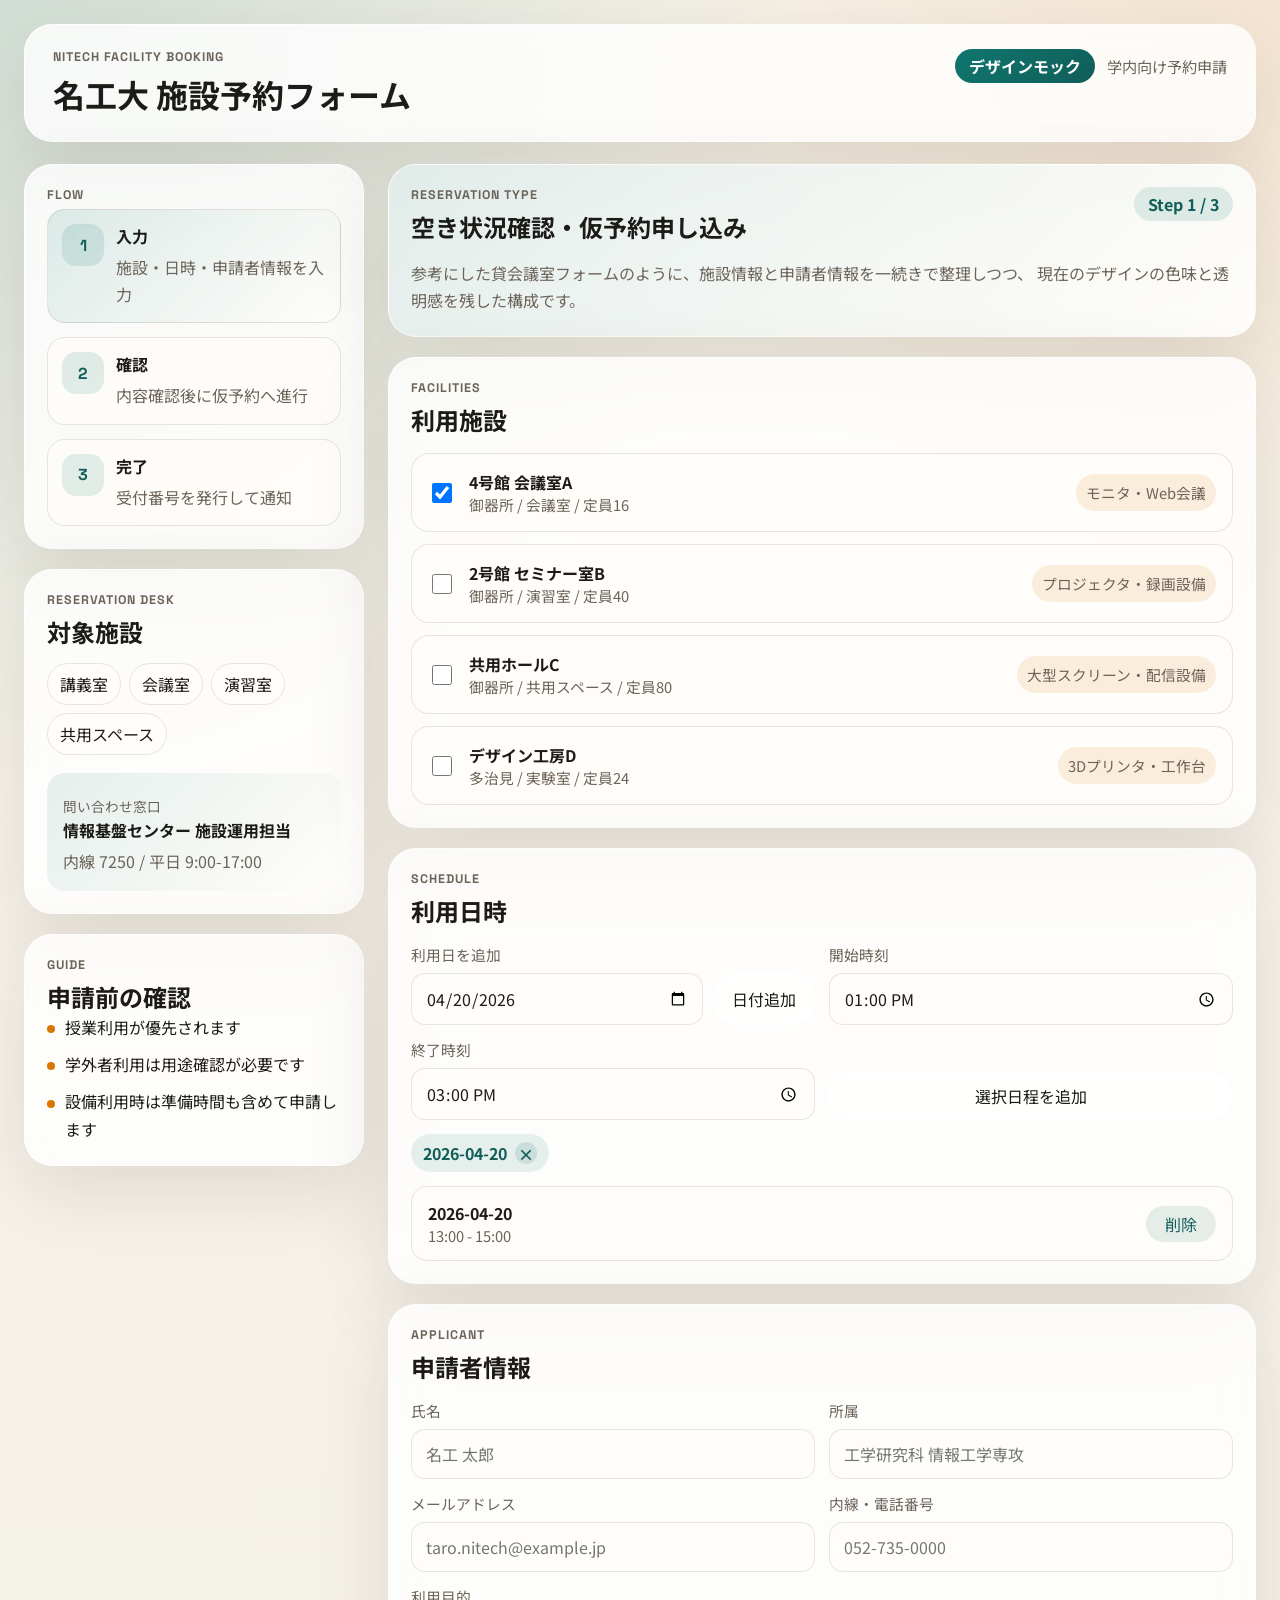
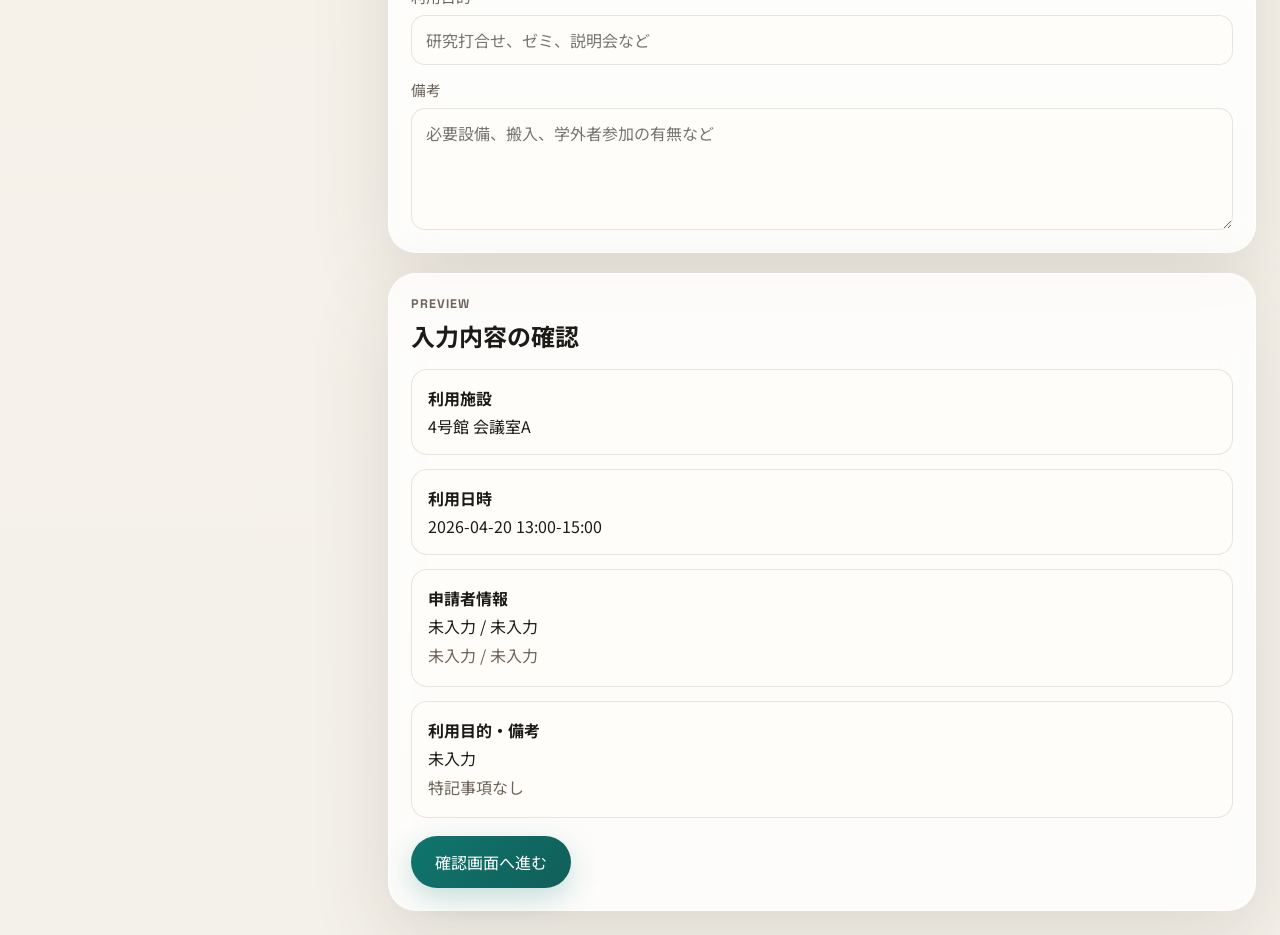
==== index.html @ db7510e5 "Initial commit" ====
<!DOCTYPE html>
<html lang="ja">
  <head>
    <meta charset="UTF-8" />
    <meta name="viewport" content="width=device-width, initial-scale=1.0" />
    <title>名工大 施設予約フォーム</title>
    <link rel="preconnect" href="https://fonts.googleapis.com" />
    <link rel="preconnect" href="https://fonts.gstatic.com" crossorigin />
    <link
      href="https://fonts.googleapis.com/css2?family=Noto+Sans+JP:wght@400;500;700;800&family=Space+Grotesk:wght@500;700&display=swap"
      rel="stylesheet"
    />
    <link rel="stylesheet" href="styles.css" />
  </head>
  <body>
    <div class="page-shell">
      <header class="topbar">
        <div>
          <p class="eyebrow">NITech Facility Booking</p>
          <h1>名工大 施設予約フォーム</h1>
        </div>
        <div class="topbar-meta">
          <span class="status-pill">デザインモック</span>
          <span class="support-note">学内向け予約申請</span>
        </div>
      </header>

      <main class="content-grid">
        <aside class="summary-column">
          <section class="card progress-card">
            <p class="eyebrow">Flow</p>
            <ol class="progress-list">
              <li class="is-current">
                <span class="progress-number">1</span>
                <div>
                  <strong>入力</strong>
                  <p>施設・日時・申請者情報を入力</p>
                </div>
              </li>
              <li>
                <span class="progress-number">2</span>
                <div>
                  <strong>確認</strong>
                  <p>内容確認後に仮予約へ進行</p>
                </div>
              </li>
              <li>
                <span class="progress-number">3</span>
                <div>
                  <strong>完了</strong>
                  <p>受付番号を発行して通知</p>
                </div>
              </li>
            </ol>
          </section>

          <section class="card venue-card">
            <p class="eyebrow">Reservation Desk</p>
            <h2>対象施設</h2>
            <ul class="facility-tags">
              <li>講義室</li>
              <li>会議室</li>
              <li>演習室</li>
              <li>共用スペース</li>
            </ul>
            <div class="contact-box">
              <p class="contact-label">問い合わせ窓口</p>
              <strong>情報基盤センター 施設運用担当</strong>
              <p>内線 7250 / 平日 9:00-17:00</p>
            </div>
          </section>

          <section class="card info-card">
            <p class="eyebrow">Guide</p>
            <h2>申請前の確認</h2>
            <ul class="plain-list">
              <li>授業利用が優先されます</li>
              <li>学外者利用は用途確認が必要です</li>
              <li>設備利用時は準備時間も含めて申請します</li>
            </ul>
          </section>
        </aside>

        <section class="form-column">
          <form id="reservationForm" class="reservation-form">
            <section class="card form-card hero-card">
              <div class="card-head">
                <div>
                  <p class="eyebrow">Reservation Type</p>
                  <h2>空き状況確認・仮予約申し込み</h2>
                </div>
                <span class="status-pill subtle">Step 1 / 3</span>
              </div>
              <p class="hero-copy">
                参考にした貸会議室フォームのように、施設情報と申請者情報を一続きで整理しつつ、
                現在のデザインの色味と透明感を残した構成です。
              </p>
            </section>

            <section class="card form-card">
              <div class="card-head">
                <div>
                  <p class="eyebrow">Facilities</p>
                  <h2>利用施設</h2>
                </div>
              </div>
              <div id="facilityOptions" class="facility-option-list"></div>
            </section>

            <section class="card form-card">
              <div class="card-head">
                <div>
                  <p class="eyebrow">Schedule</p>
                  <h2>利用日時</h2>
                </div>
              </div>
              <div class="schedule-entry">
                <label class="field">
                  <span>利用日を追加</span>
                  <div class="date-picker-row">
                    <input type="date" id="dateInput" value="2026-04-20" />
                    <button type="button" id="addDateButton" class="secondary-button">日付追加</button>
                  </div>
                </label>
                <label class="field">
                  <span>開始時刻</span>
                  <input type="time" id="startTimeInput" value="13:00" />
                </label>
                <label class="field">
                  <span>終了時刻</span>
                  <input type="time" id="endTimeInput" value="15:00" />
                </label>
                <button type="button" id="addSlotButton" class="secondary-button slot-button">
                  選択日程を追加
                </button>
              </div>
              <div id="selectedDates" class="selected-dates"></div>
              <div id="selectedSlots" class="slot-list"></div>
            </section>

            <section class="card form-card">
              <div class="card-head">
                <div>
                  <p class="eyebrow">Applicant</p>
                  <h2>申請者情報</h2>
                </div>
              </div>
              <div class="form-grid">
                <label class="field">
                  <span>氏名</span>
                  <input type="text" id="applicantName" placeholder="名工 太郎" />
                </label>
                <label class="field">
                  <span>所属</span>
                  <input type="text" id="department" placeholder="工学研究科 情報工学専攻" />
                </label>
                <label class="field">
                  <span>メールアドレス</span>
                  <input type="email" id="email" placeholder="taro.nitech@example.jp" />
                </label>
                <label class="field">
                  <span>内線・電話番号</span>
                  <input type="text" id="phone" placeholder="052-735-0000" />
                </label>
                <label class="field wide">
                  <span>利用目的</span>
                  <input type="text" id="purpose" placeholder="研究打合せ、ゼミ、説明会など" />
                </label>
                <label class="field wide">
                  <span>備考</span>
                  <textarea id="notes" rows="4" placeholder="必要設備、搬入、学外者参加の有無など"></textarea>
                </label>
              </div>
            </section>

            <section class="card form-card confirm-card">
              <div class="card-head">
                <div>
                  <p class="eyebrow">Preview</p>
                  <h2>入力内容の確認</h2>
                </div>
              </div>
              <div id="previewPanel" class="preview-panel"></div>
              <button type="submit" class="primary-button submit-button">確認画面へ進む</button>
            </section>
          </form>
        </section>
      </main>
    </div>

    <script src="app.js"></script>
  </body>
</html>
---- styles.css ----
:root {
  --bg: #f4f1ea;
  --bg-strong: #efe8dc;
  --surface: rgba(255, 255, 255, 0.8);
  --surface-strong: rgba(255, 253, 249, 0.94);
  --line: rgba(101, 82, 61, 0.14);
  --text: #1d1b18;
  --muted: #6c6359;
  --accent: #0f766e;
  --accent-strong: #115e59;
  --accent-soft: rgba(15, 118, 110, 0.12);
  --warm: #d97706;
  --shadow: 0 24px 80px rgba(78, 61, 43, 0.14);
  --radius-xl: 28px;
  --radius-lg: 22px;
  --radius-md: 16px;
}

* {
  box-sizing: border-box;
}

body {
  margin: 0;
  min-height: 100vh;
  color: var(--text);
  font-family: "Noto Sans JP", sans-serif;
  background:
    radial-gradient(circle at top left, rgba(15, 118, 110, 0.16), transparent 28%),
    radial-gradient(circle at top right, rgba(217, 119, 6, 0.1), transparent 22%),
    linear-gradient(180deg, #f8f3ea 0%, var(--bg) 100%);
}

button,
input,
textarea {
  font: inherit;
}

.page-shell {
  max-width: 1360px;
  margin: 0 auto;
  padding: 24px;
}

.topbar,
.card {
  border: 1px solid rgba(255, 255, 255, 0.7);
  border-radius: var(--radius-xl);
  background: var(--surface);
  box-shadow: var(--shadow);
  backdrop-filter: blur(14px);
  -webkit-backdrop-filter: blur(14px);
}

.topbar {
  display: flex;
  justify-content: space-between;
  gap: 20px;
  align-items: flex-start;
  margin-bottom: 22px;
  padding: 24px 28px;
}

.topbar h1,
.card h2 {
  margin: 0;
}

.topbar-meta {
  display: flex;
  align-items: center;
  gap: 12px;
  flex-wrap: wrap;
}

.support-note {
  color: var(--muted);
  font-size: 0.95rem;
}

.eyebrow {
  margin: 0 0 6px;
  color: var(--muted);
  font: 700 0.78rem "Space Grotesk", sans-serif;
  letter-spacing: 0.08em;
  text-transform: uppercase;
}

.status-pill {
  display: inline-flex;
  align-items: center;
  min-height: 34px;
  padding: 0 14px;
  border-radius: 999px;
  background: linear-gradient(135deg, var(--accent) 0%, var(--accent-strong) 100%);
  color: #fff;
  font-weight: 700;
}

.status-pill.subtle {
  background: var(--accent-soft);
  color: var(--accent-strong);
}

.content-grid {
  display: grid;
  grid-template-columns: 340px minmax(0, 1fr);
  gap: 24px;
}

.summary-column,
.form-column,
.reservation-form {
  display: flex;
  flex-direction: column;
  gap: 20px;
}

.card {
  padding: 22px;
}

.card-head {
  display: flex;
  justify-content: space-between;
  gap: 16px;
  align-items: flex-start;
  margin-bottom: 16px;
}

.progress-list,
.plain-list,
.facility-tags {
  margin: 0;
  padding: 0;
  list-style: none;
}

.progress-list {
  display: flex;
  flex-direction: column;
  gap: 14px;
}

.progress-list li {
  display: grid;
  grid-template-columns: 42px 1fr;
  gap: 12px;
  align-items: start;
  padding: 14px;
  border-radius: 18px;
  background: rgba(255, 253, 249, 0.76);
  border: 1px solid var(--line);
}

.progress-list li.is-current {
  background: linear-gradient(135deg, rgba(15, 118, 110, 0.12), rgba(255, 253, 249, 0.84));
}

.progress-number {
  display: grid;
  place-items: center;
  width: 42px;
  height: 42px;
  border-radius: 14px;
  background: var(--accent-soft);
  color: var(--accent-strong);
  font: 700 1rem "Space Grotesk", sans-serif;
}

.progress-list p,
.hero-copy,
.contact-box p,
.preview-muted {
  margin: 6px 0 0;
  color: var(--muted);
  line-height: 1.7;
}

.facility-tags {
  display: flex;
  flex-wrap: wrap;
  gap: 8px;
  margin-top: 14px;
}

.facility-tags li {
  padding: 8px 12px;
  border-radius: 999px;
  background: rgba(255, 253, 249, 0.86);
  border: 1px solid var(--line);
}

.contact-box {
  margin-top: 18px;
  padding: 16px;
  border-radius: 18px;
  background: linear-gradient(135deg, rgba(15, 118, 110, 0.1), rgba(255, 253, 249, 0.9));
}

.contact-label {
  margin: 0 0 8px;
  font-size: 0.85rem;
}

.plain-list {
  display: flex;
  flex-direction: column;
  gap: 10px;
}

.plain-list li {
  padding-left: 18px;
  position: relative;
  line-height: 1.7;
}

.plain-list li::before {
  content: "";
  position: absolute;
  top: 0.7em;
  left: 0;
  width: 8px;
  height: 8px;
  border-radius: 50%;
  background: var(--warm);
}

.hero-card {
  background:
    linear-gradient(135deg, rgba(15, 118, 110, 0.1), rgba(255, 253, 249, 0.84)),
    var(--surface);
}

.facility-option-list,
.slot-list {
  display: flex;
  flex-direction: column;
  gap: 12px;
}

.facility-option {
  display: grid;
  grid-template-columns: auto 1fr auto;
  gap: 14px;
  align-items: center;
  padding: 16px;
  border-radius: 18px;
  background: var(--surface-strong);
  border: 1px solid var(--line);
}

.facility-option input {
  width: 20px;
  height: 20px;
}

.facility-option strong,
.slot-item strong {
  display: block;
}

.option-meta,
.option-badge,
.slot-meta {
  color: var(--muted);
  font-size: 0.92rem;
}

.option-badge {
  padding: 8px 10px;
  border-radius: 999px;
  background: rgba(217, 119, 6, 0.12);
}

.schedule-entry,
.form-grid {
  display: grid;
  grid-template-columns: repeat(2, minmax(0, 1fr));
  gap: 14px;
}

.date-picker-row {
  display: grid;
  grid-template-columns: minmax(0, 1fr) auto;
  gap: 10px;
}

.field {
  display: flex;
  flex-direction: column;
  gap: 8px;
}

.field span {
  color: var(--muted);
  font-size: 0.92rem;
}

.field input,
.field textarea {
  width: 100%;
  min-height: 48px;
  padding: 12px 14px;
  border: 1px solid var(--line);
  border-radius: 14px;
  background: rgba(255, 253, 249, 0.96);
  color: var(--text);
}

.field textarea {
  resize: vertical;
}

.field input:focus,
.field textarea:focus {
  outline: 2px solid rgba(15, 118, 110, 0.18);
  border-color: var(--accent);
}

.wide {
  grid-column: 1 / -1;
}

.secondary-button,
.primary-button {
  border: 0;
  border-radius: 999px;
  cursor: pointer;
  transition: transform 0.18s ease, opacity 0.18s ease;
}

.secondary-button:hover,
.primary-button:hover {
  transform: translateY(-1px);
}

.secondary-button {
  min-height: 48px;
  padding: 0 18px;
  background: rgba(255, 255, 255, 0.76);
  color: var(--text);
  border: 1px solid rgba(255, 255, 255, 0.9);
}

.primary-button {
  min-height: 52px;
  padding: 0 24px;
  background: linear-gradient(135deg, var(--accent) 0%, var(--accent-strong) 100%);
  color: #fff;
  box-shadow: 0 10px 30px rgba(15, 118, 110, 0.24);
}

.slot-button,
.submit-button {
  align-self: end;
}

.selected-dates {
  display: flex;
  flex-wrap: wrap;
  gap: 10px;
  margin: 14px 0;
}

.date-tag {
  display: inline-flex;
  align-items: center;
  gap: 8px;
  min-height: 38px;
  padding: 0 12px;
  border-radius: 999px;
  background: rgba(15, 118, 110, 0.1);
  color: var(--accent-strong);
  font-weight: 700;
}

.date-tag button {
  width: 22px;
  height: 22px;
  padding: 0;
  border: 0;
  border-radius: 50%;
  background: rgba(17, 94, 89, 0.12);
  color: var(--accent-strong);
  cursor: pointer;
}

.slot-item {
  display: grid;
  grid-template-columns: 1fr auto;
  gap: 12px;
  align-items: center;
  padding: 14px 16px;
  border-radius: 16px;
  background: rgba(255, 253, 249, 0.9);
  border: 1px solid var(--line);
}

.ghost-remove {
  min-width: 70px;
  min-height: 36px;
  border: 0;
  border-radius: 999px;
  background: rgba(17, 94, 89, 0.1);
  color: var(--accent-strong);
  cursor: pointer;
}

.preview-panel {
  display: grid;
  gap: 14px;
  margin-bottom: 18px;
}

.preview-block {
  padding: 16px;
  border-radius: 16px;
  background: rgba(255, 253, 249, 0.88);
  border: 1px solid var(--line);
}

.preview-block p {
  margin: 4px 0 0;
}

.empty-note {
  padding: 18px;
  border-radius: 16px;
  background: rgba(255, 253, 249, 0.7);
  border: 1px dashed var(--line);
  color: var(--muted);
}

@media (max-width: 1120px) {
  .content-grid {
    grid-template-columns: 1fr;
  }

  .summary-column {
    order: 2;
  }
}

@media (max-width: 720px) {
  .page-shell {
    padding: 14px;
  }

  .topbar,
  .card {
    border-radius: 22px;
  }

  .topbar,
  .card-head,
  .facility-option,
  .slot-item {
    grid-template-columns: 1fr;
  }

  .topbar,
  .card-head {
    display: flex;
    flex-direction: column;
  }

  .schedule-entry,
  .form-grid {
    grid-template-columns: 1fr;
  }
}
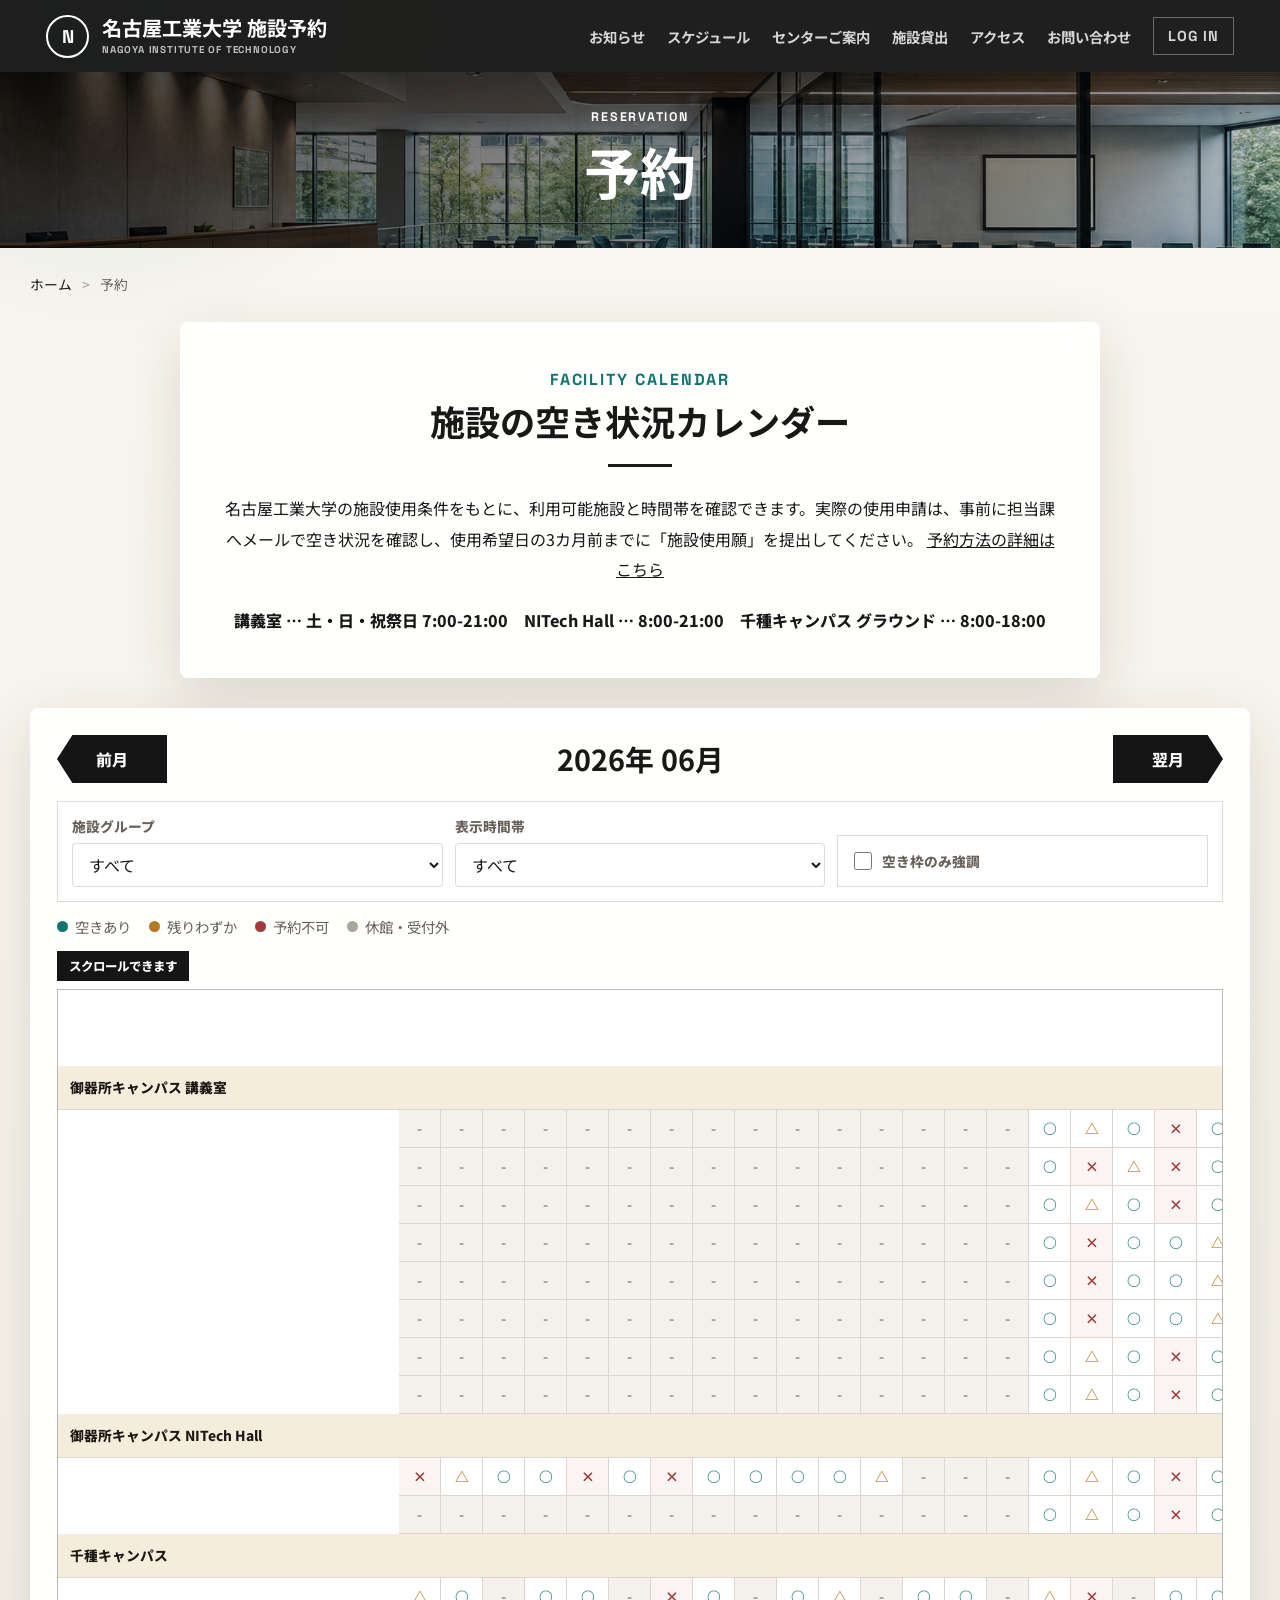
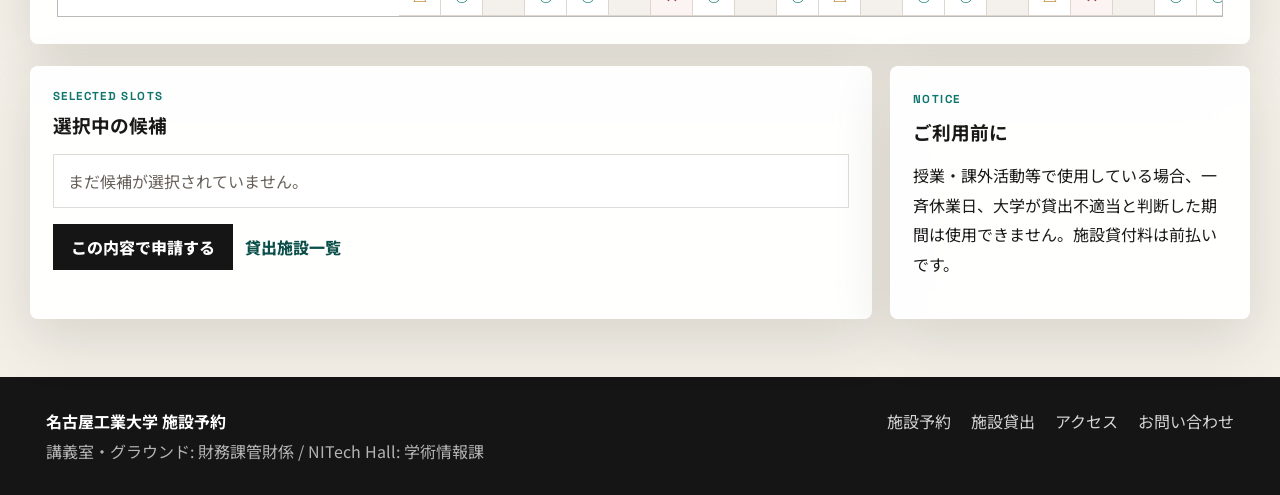
==== commit 34b77d7e: "Rebuild facility reservation site" ====
--- a/index.html
+++ b/index.html
@@ -3,191 +3,136 @@
   <head>
     <meta charset="UTF-8" />
     <meta name="viewport" content="width=device-width, initial-scale=1.0" />
-    <title>名工大 施設予約フォーム</title>
+    <title>施設の空き状況カレンダー｜名古屋工業大学 施設予約</title>
     <link rel="preconnect" href="https://fonts.googleapis.com" />
     <link rel="preconnect" href="https://fonts.gstatic.com" crossorigin />
     <link
       href="https://fonts.googleapis.com/css2?family=Noto+Sans+JP:wght@400;500;700;800&family=Space+Grotesk:wght@500;700&display=swap"
       rel="stylesheet"
     />
-    <link rel="stylesheet" href="styles.css" />
+    <link rel="stylesheet" href="styles.css?v=20260610-3" />
   </head>
   <body>
-    <div class="page-shell">
-      <header class="topbar">
-        <div>
-          <p class="eyebrow">NITech Facility Booking</p>
-          <h1>名工大 施設予約フォーム</h1>
+    <header class="site-header">
+      <a class="brand" href="index.html" aria-label="名古屋工業大学 施設予約">
+        <span class="brand-mark" aria-hidden="true">N</span>
+        <span>
+          <strong>名古屋工業大学 施設予約</strong>
+          <small>NAGOYA INSTITUTE OF TECHNOLOGY</small>
+        </span>
+      </a>
+      <button class="menu-button" type="button" aria-label="メニュー" aria-expanded="false">
+        <span></span><span></span><span></span>
+      </button>
+      <nav class="global-nav" aria-label="主要メニュー">
+        <a href="news.html">お知らせ</a>
+        <a href="schedule.html">スケジュール</a>
+        <a href="information.html">センターご案内</a>
+        <a href="floor.html">施設貸出</a>
+        <a href="access.html">アクセス</a>
+        <a href="contact.html">お問い合わせ</a>
+        <a class="login-link" href="login.html">LOG IN</a>
+      </nav>
+    </header>
+
+    <section class="page-hero" aria-label="予約">
+      <div>
+        <p>Reservation</p>
+        <h1>予約</h1>
+      </div>
+    </section>
+
+    <main class="page-shell">
+      <nav class="breadcrumb" aria-label="パンくず">
+        <a href="index.html">ホーム</a>
+        <span>予約</span>
+      </nav>
+
+      <section class="content-panel center-panel">
+        <p class="eyebrow">Facility Calendar</p>
+        <h2>施設の空き状況カレンダー</h2>
+        <div class="title-rule"></div>
+        <p>
+          名古屋工業大学の施設使用条件をもとに、利用可能施設と時間帯を確認できます。実際の使用申請は、事前に担当課へメールで空き状況を確認し、使用希望日の3カ月前までに「施設使用願」を提出してください。
+          <a href="reserve.html">予約方法の詳細はこちら</a>
+        </p>
+        <p class="time-note">講義室 … 土・日・祝祭日 7:00-21:00　NITech Hall … 8:00-21:00　千種キャンパス グラウンド … 8:00-18:00</p>
+      </section>
+
+      <section class="calendar-card">
+        <div class="calendar-controls">
+          <button type="button" id="prevMonth" class="month-button prev-button">前月</button>
+          <h3 id="currentMonth">2026年 06月</h3>
+          <button type="button" id="nextMonth" class="month-button next-button">翌月</button>
         </div>
-        <div class="topbar-meta">
-          <span class="status-pill">デザインモック</span>
-          <span class="support-note">学内向け予約申請</span>
+
+        <div class="table-tools">
+          <label>
+            <span>施設グループ</span>
+            <select id="buildingFilter"><option value="all">すべて</option></select>
+          </label>
+          <label>
+            <span>表示時間帯</span>
+            <select id="timeFilter">
+              <option value="all">すべて</option>
+              <option value="morning">午前</option>
+              <option value="afternoon">午後</option>
+              <option value="night">夜間</option>
+            </select>
+          </label>
+          <label class="check-label">
+            <input type="checkbox" id="availableOnly" />
+            <span>空き枠のみ強調</span>
+          </label>
         </div>
-      </header>
 
-      <main class="content-grid">
-        <aside class="summary-column">
-          <section class="card progress-card">
-            <p class="eyebrow">Flow</p>
-            <ol class="progress-list">
-              <li class="is-current">
-                <span class="progress-number">1</span>
-                <div>
-                  <strong>入力</strong>
-                  <p>施設・日時・申請者情報を入力</p>
-                </div>
-              </li>
-              <li>
-                <span class="progress-number">2</span>
-                <div>
-                  <strong>確認</strong>
-                  <p>内容確認後に仮予約へ進行</p>
-                </div>
-              </li>
-              <li>
-                <span class="progress-number">3</span>
-                <div>
-                  <strong>完了</strong>
-                  <p>受付番号を発行して通知</p>
-                </div>
-              </li>
-            </ol>
-          </section>
+        <div class="legend-row">
+          <span><i class="legend-dot open"></i>空きあり</span>
+          <span><i class="legend-dot limited"></i>残りわずか</span>
+          <span><i class="legend-dot booked"></i>予約不可</span>
+          <span><i class="legend-dot closed"></i>休館・受付外</span>
+        </div>
 
-          <section class="card venue-card">
-            <p class="eyebrow">Reservation Desk</p>
-            <h2>対象施設</h2>
-            <ul class="facility-tags">
-              <li>講義室</li>
-              <li>会議室</li>
-              <li>演習室</li>
-              <li>共用スペース</li>
-            </ul>
-            <div class="contact-box">
-              <p class="contact-label">問い合わせ窓口</p>
-              <strong>情報基盤センター 施設運用担当</strong>
-              <p>内線 7250 / 平日 9:00-17:00</p>
-            </div>
-          </section>
+        <div class="scroll-hint">スクロールできます</div>
+        <div class="calendar-scroll" tabindex="0" aria-label="月間空き状況表">
+          <table class="availability-table">
+            <thead id="calendarHead"></thead>
+            <tbody id="calendarBody"></tbody>
+          </table>
+        </div>
+      </section>
 
-          <section class="card info-card">
-            <p class="eyebrow">Guide</p>
-            <h2>申請前の確認</h2>
-            <ul class="plain-list">
-              <li>授業利用が優先されます</li>
-              <li>学外者利用は用途確認が必要です</li>
-              <li>設備利用時は準備時間も含めて申請します</li>
-            </ul>
-          </section>
-        </aside>
+      <section class="reservation-actions">
+        <div class="draft-panel">
+          <p class="eyebrow">Selected Slots</p>
+          <h3>選択中の候補</h3>
+          <div id="selectedSlots" class="selected-slots"></div>
+          <div class="action-row">
+            <a class="primary-link" href="login.html">この内容で申請する</a>
+            <a class="text-link" href="floor.html">貸出施設一覧</a>
+          </div>
+        </div>
+        <div class="notice-box">
+          <p class="eyebrow">Notice</p>
+          <h3>ご利用前に</h3>
+          <p>授業・課外活動等で使用している場合、一斉休業日、大学が貸出不適当と判断した期間は使用できません。施設貸付料は前払いです。</p>
+        </div>
+      </section>
+    </main>
 
-        <section class="form-column">
-          <form id="reservationForm" class="reservation-form">
-            <section class="card form-card hero-card">
-              <div class="card-head">
-                <div>
-                  <p class="eyebrow">Reservation Type</p>
-                  <h2>空き状況確認・仮予約申し込み</h2>
-                </div>
-                <span class="status-pill subtle">Step 1 / 3</span>
-              </div>
-              <p class="hero-copy">
-                参考にした貸会議室フォームのように、施設情報と申請者情報を一続きで整理しつつ、
-                現在のデザインの色味と透明感を残した構成です。
-              </p>
-            </section>
+    <footer class="site-footer">
+      <div>
+        <strong>名古屋工業大学 施設予約</strong>
+        <p>講義室・グラウンド: 財務課管財係 / NITech Hall: 学術情報課</p>
+      </div>
+      <nav aria-label="フッター">
+        <a href="index.html">施設予約</a>
+        <a href="floor.html">施設貸出</a>
+        <a href="access.html">アクセス</a>
+        <a href="contact.html">お問い合わせ</a>
+      </nav>
+    </footer>
 
-            <section class="card form-card">
-              <div class="card-head">
-                <div>
-                  <p class="eyebrow">Facilities</p>
-                  <h2>利用施設</h2>
-                </div>
-              </div>
-              <div id="facilityOptions" class="facility-option-list"></div>
-            </section>
-
-            <section class="card form-card">
-              <div class="card-head">
-                <div>
-                  <p class="eyebrow">Schedule</p>
-                  <h2>利用日時</h2>
-                </div>
-              </div>
-              <div class="schedule-entry">
-                <label class="field">
-                  <span>利用日を追加</span>
-                  <div class="date-picker-row">
-                    <input type="date" id="dateInput" value="2026-04-20" />
-                    <button type="button" id="addDateButton" class="secondary-button">日付追加</button>
-                  </div>
-                </label>
-                <label class="field">
-                  <span>開始時刻</span>
-                  <input type="time" id="startTimeInput" value="13:00" />
-                </label>
-                <label class="field">
-                  <span>終了時刻</span>
-                  <input type="time" id="endTimeInput" value="15:00" />
-                </label>
-                <button type="button" id="addSlotButton" class="secondary-button slot-button">
-                  選択日程を追加
-                </button>
-              </div>
-              <div id="selectedDates" class="selected-dates"></div>
-              <div id="selectedSlots" class="slot-list"></div>
-            </section>
-
-            <section class="card form-card">
-              <div class="card-head">
-                <div>
-                  <p class="eyebrow">Applicant</p>
-                  <h2>申請者情報</h2>
-                </div>
-              </div>
-              <div class="form-grid">
-                <label class="field">
-                  <span>氏名</span>
-                  <input type="text" id="applicantName" placeholder="名工 太郎" />
-                </label>
-                <label class="field">
-                  <span>所属</span>
-                  <input type="text" id="department" placeholder="工学研究科 情報工学専攻" />
-                </label>
-                <label class="field">
-                  <span>メールアドレス</span>
-                  <input type="email" id="email" placeholder="taro.nitech@example.jp" />
-                </label>
-                <label class="field">
-                  <span>内線・電話番号</span>
-                  <input type="text" id="phone" placeholder="052-735-0000" />
-                </label>
-                <label class="field wide">
-                  <span>利用目的</span>
-                  <input type="text" id="purpose" placeholder="研究打合せ、ゼミ、説明会など" />
-                </label>
-                <label class="field wide">
-                  <span>備考</span>
-                  <textarea id="notes" rows="4" placeholder="必要設備、搬入、学外者参加の有無など"></textarea>
-                </label>
-              </div>
-            </section>
-
-            <section class="card form-card confirm-card">
-              <div class="card-head">
-                <div>
-                  <p class="eyebrow">Preview</p>
-                  <h2>入力内容の確認</h2>
-                </div>
-              </div>
-              <div id="previewPanel" class="preview-panel"></div>
-              <button type="submit" class="primary-button submit-button">確認画面へ進む</button>
-            </section>
-          </form>
-        </section>
-      </main>
-    </div>
-
-    <script src="app.js"></script>
+    <script src="app.js?v=20260610-3"></script>
   </body>
 </html>
--- a/styles.css
+++ b/styles.css
@@ -1,19 +1,17 @@
 :root {
-  --bg: #f4f1ea;
-  --bg-strong: #efe8dc;
-  --surface: rgba(255, 255, 255, 0.8);
-  --surface-strong: rgba(255, 253, 249, 0.94);
-  --line: rgba(101, 82, 61, 0.14);
-  --text: #1d1b18;
-  --muted: #6c6359;
-  --accent: #0f766e;
-  --accent-strong: #115e59;
-  --accent-soft: rgba(15, 118, 110, 0.12);
-  --warm: #d97706;
-  --shadow: 0 24px 80px rgba(78, 61, 43, 0.14);
-  --radius-xl: 28px;
-  --radius-lg: 22px;
-  --radius-md: 16px;
+  --black: #151515;
+  --ink: #191817;
+  --muted: #68615a;
+  --paper: #f3efe7;
+  --cream: #f4eddc;
+  --white: rgba(255, 255, 255, 0.94);
+  --line: rgba(44, 38, 31, 0.16);
+  --line-dark: rgba(44, 38, 31, 0.32);
+  --teal: #0f766e;
+  --teal-dark: #0b4f4a;
+  --gold: #b7791f;
+  --red: #a13b3b;
+  --shadow: 0 18px 58px rgba(40, 32, 24, 0.14);
 }
 
 * {
@@ -22,452 +20,852 @@
 
 body {
   margin: 0;
-  min-height: 100vh;
-  color: var(--text);
-  font-family: "Noto Sans JP", sans-serif;
+  color: var(--ink);
+  font-family: "Noto Sans JP", system-ui, sans-serif;
   background:
-    radial-gradient(circle at top left, rgba(15, 118, 110, 0.16), transparent 28%),
-    radial-gradient(circle at top right, rgba(217, 119, 6, 0.1), transparent 22%),
-    linear-gradient(180deg, #f8f3ea 0%, var(--bg) 100%);
+    radial-gradient(circle at 8% 0%, rgba(15, 118, 110, 0.14), transparent 22rem),
+    linear-gradient(180deg, #faf7f0 0%, var(--paper) 100%);
 }
 
 button,
 input,
+select,
 textarea {
   font: inherit;
 }
 
-.page-shell {
-  max-width: 1360px;
-  margin: 0 auto;
-  padding: 24px;
-}
-
-.topbar,
-.card {
-  border: 1px solid rgba(255, 255, 255, 0.7);
-  border-radius: var(--radius-xl);
-  background: var(--surface);
-  box-shadow: var(--shadow);
+a {
+  color: inherit;
+}
+
+button {
+  cursor: pointer;
+}
+
+.site-header {
+  position: sticky;
+  top: 0;
+  z-index: 30;
+  display: flex;
+  align-items: center;
+  justify-content: space-between;
+  gap: 24px;
+  min-height: 72px;
+  padding: 14px clamp(18px, 4vw, 46px);
+  color: #fff;
+  background: rgba(18, 18, 18, 0.94);
   backdrop-filter: blur(14px);
   -webkit-backdrop-filter: blur(14px);
 }
 
-.topbar {
+.brand {
+  display: inline-flex;
+  align-items: center;
+  gap: 13px;
+  text-decoration: none;
+}
+
+.brand-mark {
+  display: grid;
+  place-items: center;
+  width: 43px;
+  height: 43px;
+  border: 2px solid #fff;
+  border-radius: 50%;
+  font: 800 1.15rem "Space Grotesk", sans-serif;
+}
+
+.brand strong,
+.brand small {
+  display: block;
+  line-height: 1.2;
+}
+
+.brand strong {
+  font-size: clamp(1rem, 1.8vw, 1.26rem);
+}
+
+.brand small {
+  margin-top: 3px;
+  color: rgba(255, 255, 255, 0.72);
+  font: 700 0.62rem "Space Grotesk", sans-serif;
+  letter-spacing: 0.08em;
+}
+
+.global-nav {
+  display: flex;
+  align-items: center;
+  gap: 22px;
+  color: rgba(255, 255, 255, 0.82);
+  font-size: 0.9rem;
+  font-weight: 700;
+}
+
+.global-nav a {
+  text-decoration: none;
+}
+
+.login-link {
+  padding: 9px 14px;
+  border: 1px solid rgba(255, 255, 255, 0.35);
+  font-family: "Space Grotesk", sans-serif;
+  letter-spacing: 0.06em;
+}
+
+.menu-button {
+  display: none;
+  width: 42px;
+  height: 42px;
+  border: 0;
+  background: transparent;
+}
+
+.menu-button span {
+  display: block;
+  width: 28px;
+  height: 2px;
+  margin: 6px auto;
+  background: #fff;
+}
+
+.page-hero {
+  display: grid;
+  place-items: center;
+  min-height: 176px;
+  color: #fff;
+  text-align: center;
+  background:
+    linear-gradient(90deg, rgba(0, 0, 0, 0.62), rgba(0, 0, 0, 0.18)),
+    url("assets/facility-banner.png") center / cover;
+}
+
+.page-hero p {
+  margin: 0 0 5px;
+  font: 700 0.78rem "Space Grotesk", sans-serif;
+  letter-spacing: 0.14em;
+  text-transform: uppercase;
+}
+
+.page-hero h1 {
+  margin: 0;
+  font-size: clamp(2rem, 5vw, 3.5rem);
+}
+
+.page-shell {
+  width: min(1220px, calc(100% - 32px));
+  margin: 0 auto;
+  padding: 26px 0 58px;
+}
+
+.breadcrumb {
+  display: flex;
+  gap: 10px;
+  align-items: center;
+  margin: 0 0 28px;
+  color: var(--muted);
+  font-size: 0.86rem;
+}
+
+.breadcrumb a {
+  color: var(--ink);
+  text-decoration: none;
+}
+
+.breadcrumb span::before {
+  content: ">";
+  margin-right: 10px;
+  color: #a49b92;
+}
+
+.content-panel,
+.calendar-card,
+.draft-panel,
+.notice-box,
+.page-section,
+.login-panel,
+.site-card {
+  border: 1px solid rgba(255, 255, 255, 0.78);
+  border-radius: 8px;
+  background: var(--white);
+  box-shadow: var(--shadow);
+  backdrop-filter: blur(15px);
+  -webkit-backdrop-filter: blur(15px);
+}
+
+.content-panel {
+  padding: clamp(24px, 4vw, 42px);
+}
+
+.center-panel {
+  max-width: 920px;
+  margin: 0 auto 30px;
+  text-align: center;
+}
+
+.eyebrow {
+  margin: 0 0 8px;
+  color: var(--teal);
+  font: 800 0.72rem "Space Grotesk", sans-serif;
+  letter-spacing: 0.12em;
+  text-transform: uppercase;
+}
+
+h2,
+h3 {
+  margin: 0;
+  letter-spacing: 0;
+}
+
+.content-panel h2,
+.page-section h2,
+.login-panel h2 {
+  font-size: clamp(1.6rem, 3vw, 2.2rem);
+}
+
+.title-rule {
+  width: 64px;
+  height: 3px;
+  margin: 18px auto 26px;
+  background: var(--ink);
+}
+
+.center-panel p {
+  margin: 0 auto;
+  line-height: 1.9;
+  font-size: 1rem;
+}
+
+.time-note {
+  margin-top: 20px !important;
+  font-weight: 800;
+}
+
+.local-tabs {
+  display: flex;
+  flex-wrap: wrap;
+  gap: 8px;
+  margin: 0 0 28px;
+}
+
+.local-tabs a {
+  min-height: 42px;
+  padding: 10px 16px;
+  border: 1px solid var(--line);
+  color: var(--ink);
+  background: rgba(255, 255, 255, 0.72);
+  text-decoration: none;
+  font-weight: 800;
+}
+
+.local-tabs a.is-current {
+  color: #fff;
+  background: var(--black);
+  border-color: var(--black);
+}
+
+.calendar-card {
+  padding: clamp(16px, 2.2vw, 26px);
+  min-width: 0;
+}
+
+.calendar-controls {
+  display: grid;
+  grid-template-columns: 110px 1fr 110px;
+  align-items: center;
+  gap: 18px;
+  margin-bottom: 18px;
+}
+
+.calendar-controls h3 {
+  text-align: center;
+  font-size: clamp(1.35rem, 2.7vw, 1.8rem);
+}
+
+.month-button {
+  min-height: 48px;
+  border: 0;
+  color: #fff;
+  background: var(--black);
+  font-weight: 800;
+}
+
+.prev-button {
+  clip-path: polygon(14% 0, 100% 0, 100% 100%, 14% 100%, 0 50%);
+}
+
+.next-button {
+  clip-path: polygon(0 0, 86% 0, 100% 50%, 86% 100%, 0 100%);
+}
+
+.table-tools {
+  display: grid;
+  grid-template-columns: repeat(3, minmax(0, 1fr));
+  gap: 12px;
+  margin-bottom: 14px;
+  padding: 14px;
+  border: 1px solid var(--line);
+  background: rgba(255, 255, 255, 0.62);
+}
+
+.table-tools label,
+.form-grid label,
+.login-form label {
+  display: grid;
+  gap: 7px;
+}
+
+.table-tools span,
+.form-grid span,
+.login-form span {
+  color: var(--muted);
+  font-size: 0.86rem;
+  font-weight: 800;
+}
+
+select,
+input,
+textarea {
+  width: 100%;
+  min-height: 44px;
+  border: 1px solid var(--line);
+  border-radius: 4px;
+  color: var(--ink);
+  background: #fff;
+}
+
+select,
+input {
+  padding: 0 12px;
+}
+
+textarea {
+  padding: 12px;
+  resize: vertical;
+}
+
+.check-label {
+  grid-template-columns: auto 1fr;
+  align-items: center;
+  align-self: end;
+  min-height: 44px;
+  padding: 0 12px;
+  background: #fff;
+  border: 1px solid var(--line);
+}
+
+.check-label input {
+  width: 18px;
+  height: 18px;
+  accent-color: var(--teal);
+}
+
+.legend-row {
+  display: flex;
+  flex-wrap: wrap;
+  gap: 10px 18px;
+  margin: 0 0 14px;
+  color: var(--muted);
+  font-size: 0.9rem;
+}
+
+.legend-row span {
+  display: inline-flex;
+  align-items: center;
+  gap: 7px;
+}
+
+.legend-dot {
+  width: 11px;
+  height: 11px;
+  border-radius: 50%;
+  display: inline-block;
+}
+
+.legend-dot.open {
+  background: var(--teal);
+}
+
+.legend-dot.limited {
+  background: var(--gold);
+}
+
+.legend-dot.booked {
+  background: var(--red);
+}
+
+.legend-dot.closed {
+  background: #aaa49b;
+}
+
+.scroll-hint {
+  display: inline-block;
+  margin: 0 0 8px;
+  padding: 6px 12px;
+  color: #fff;
+  background: var(--black);
+  font-size: 0.78rem;
+  font-weight: 800;
+}
+
+.calendar-scroll,
+.table-scroll {
+  width: 100%;
+  max-width: 100%;
+  overflow: auto;
+  border: 1px solid var(--line-dark);
+  background: #fff;
+}
+
+.calendar-scroll {
+  max-height: 680px;
+}
+
+.availability-table,
+.data-table {
+  width: max-content;
+  min-width: 100%;
+  border-collapse: separate;
+  border-spacing: 0;
+  font-size: 0.86rem;
+}
+
+.availability-table th,
+.availability-table td,
+.data-table th,
+.data-table td {
+  border-right: 1px solid #ddd6ce;
+  border-bottom: 1px solid #ddd6ce;
+  text-align: center;
+  white-space: nowrap;
+}
+
+.availability-table th,
+.availability-table td {
+  min-width: 42px;
+  height: 38px;
+  padding: 0;
+}
+
+.availability-table thead th {
+  position: sticky;
+  top: 0;
+  z-index: 5;
+  color: #fff;
+  background: #4e4946;
+  font-weight: 800;
+}
+
+.availability-table thead tr:nth-child(2) th {
+  top: 38px;
+  color: var(--ink);
+  background: #e9e1d5;
+}
+
+.date-head.saturday {
+  color: #a9d7ff;
+}
+
+.date-head.sunday {
+  color: #ffb6b6;
+}
+
+.sticky {
+  position: sticky;
+  left: 0;
+  z-index: 6;
+}
+
+.room-head,
+.room-name {
+  width: 168px;
+  min-width: 168px;
+}
+
+.capacity-head,
+.capacity {
+  left: 168px;
+  width: 172px;
+  min-width: 172px;
+}
+
+.room-spacer,
+.room-head,
+.capacity-head {
+  color: #fff !important;
+  background: #4e4946 !important;
+}
+
+.group-row th {
+  height: 44px;
+  padding: 0 12px;
+  color: #1b1713;
+  background: var(--cream);
+  text-align: left;
+  font-weight: 800;
+}
+
+.room-name,
+.capacity {
+  background: #fffdf8;
+  font-weight: 800;
+}
+
+.room-name {
+  padding: 0 10px !important;
+  text-align: left !important;
+}
+
+.room-name span {
+  display: block;
+  color: var(--muted);
+  font-size: 0.72rem;
+}
+
+.status span,
+.status button {
+  display: grid;
+  place-items: center;
+  width: 100%;
+  height: 100%;
+  border: 0;
+  background: transparent;
+  font-weight: 800;
+}
+
+.status button {
+  color: inherit;
+}
+
+.status-open {
+  color: var(--teal);
+}
+
+.status-limited {
+  color: var(--gold);
+}
+
+.status-booked {
+  color: var(--red);
+  background: #fbf4f2;
+}
+
+.status-closed {
+  color: #9b948c;
+  background: #f4f1ec;
+}
+
+.status.dimmed {
+  opacity: 0.26;
+}
+
+.status.selected button {
+  color: #fff;
+  background: var(--teal);
+}
+
+.reservation-actions {
+  display: grid;
+  grid-template-columns: minmax(0, 1fr) 360px;
+  gap: 18px;
+  margin-top: 22px;
+}
+
+.draft-panel,
+.notice-box {
+  padding: 22px;
+}
+
+.selected-slots {
+  display: grid;
+  gap: 10px;
+  margin: 16px 0;
+}
+
+.empty-note,
+.selected-slot {
+  border: 1px solid var(--line);
+  background: rgba(255, 255, 255, 0.72);
+}
+
+.empty-note {
+  padding: 14px;
+  color: var(--muted);
+}
+
+.selected-slot {
+  display: grid;
+  grid-template-columns: 1fr auto;
+  gap: 10px;
+  align-items: center;
+  padding: 12px;
+}
+
+.selected-slot p {
+  margin: 4px 0 0;
+  color: var(--muted);
+  font-size: 0.86rem;
+}
+
+.selected-slot button {
+  width: 30px;
+  height: 30px;
+  border: 0;
+  color: #fff;
+  background: var(--black);
+}
+
+.action-row {
+  display: flex;
+  flex-wrap: wrap;
+  gap: 12px;
+  align-items: center;
+}
+
+.primary-link,
+.secondary-link,
+.text-link,
+.primary-button {
+  display: inline-flex;
+  align-items: center;
+  justify-content: center;
+  min-height: 46px;
+  padding: 0 18px;
+  text-decoration: none;
+  font-weight: 800;
+}
+
+.primary-link,
+.primary-button {
+  border: 0;
+  color: #fff;
+  background: var(--black);
+}
+
+.secondary-link {
+  border: 1px solid var(--black);
+  color: var(--black);
+  background: transparent;
+}
+
+.text-link {
+  color: var(--teal-dark);
+  padding-inline: 0;
+}
+
+.page-grid {
+  display: grid;
+  grid-template-columns: minmax(0, 1fr) 290px;
+  gap: 24px;
+  align-items: start;
+}
+
+.page-section {
+  padding: clamp(22px, 3vw, 34px);
+  margin-bottom: 22px;
+}
+
+.page-section h3 {
+  margin-top: 28px;
+  padding-left: 14px;
+  border-left: 5px solid var(--black);
+  font-size: 1.25rem;
+}
+
+.page-section p,
+.page-section li,
+.notice-box p {
+  line-height: 1.85;
+}
+
+.page-section ul,
+.page-section ol {
+  padding-left: 1.2em;
+}
+
+.side-box {
+  position: sticky;
+  top: 96px;
+  padding: 18px;
+  border: 1px solid var(--line);
+  background: rgba(255, 255, 255, 0.74);
+}
+
+.side-box a {
+  display: block;
+  padding: 11px 0;
+  border-bottom: 1px solid var(--line);
+  text-decoration: none;
+  font-weight: 800;
+}
+
+.data-table {
+  min-width: 820px;
+}
+
+.data-table th,
+.data-table td {
+  padding: 13px 14px;
+}
+
+.data-table th {
+  color: #fff;
+  background: #4e4946;
+  font-weight: 800;
+}
+
+.data-table td {
+  background: #fffdf8;
+}
+
+.step-list {
+  display: grid;
+  gap: 14px;
+  margin: 22px 0;
+  padding: 0;
+  list-style: none;
+}
+
+.step-list li {
+  display: grid;
+  grid-template-columns: 54px 1fr;
+  gap: 14px;
+  padding: 16px;
+  border: 1px solid var(--line);
+  background: #fffdf8;
+}
+
+.step-list b {
+  display: grid;
+  place-items: center;
+  width: 54px;
+  height: 54px;
+  color: #fff;
+  background: var(--black);
+  font-family: "Space Grotesk", sans-serif;
+}
+
+.form-grid,
+.login-form {
+  display: grid;
+  gap: 14px;
+}
+
+.form-grid.two {
+  grid-template-columns: repeat(2, minmax(0, 1fr));
+}
+
+.login-panel {
+  max-width: 520px;
+  margin: 0 auto;
+  padding: clamp(24px, 4vw, 42px);
+}
+
+.site-card-grid {
+  display: grid;
+  grid-template-columns: repeat(3, minmax(0, 1fr));
+  gap: 18px;
+}
+
+.site-card {
+  padding: 20px;
+}
+
+.map-box {
+  min-height: 320px;
+  display: grid;
+  place-items: center;
+  border: 1px solid var(--line-dark);
+  background:
+    linear-gradient(90deg, rgba(15, 118, 110, 0.08) 1px, transparent 1px),
+    linear-gradient(rgba(15, 118, 110, 0.08) 1px, transparent 1px),
+    #fffdf8;
+  background-size: 32px 32px;
+  color: var(--muted);
+  font-weight: 800;
+}
+
+.site-footer {
   display: flex;
   justify-content: space-between;
   gap: 20px;
-  align-items: flex-start;
-  margin-bottom: 22px;
-  padding: 24px 28px;
-}
-
-.topbar h1,
-.card h2 {
-  margin: 0;
-}
-
-.topbar-meta {
-  display: flex;
-  align-items: center;
-  gap: 12px;
-  flex-wrap: wrap;
-}
-
-.support-note {
-  color: var(--muted);
-  font-size: 0.95rem;
-}
-
-.eyebrow {
-  margin: 0 0 6px;
-  color: var(--muted);
-  font: 700 0.78rem "Space Grotesk", sans-serif;
-  letter-spacing: 0.08em;
-  text-transform: uppercase;
-}
-
-.status-pill {
-  display: inline-flex;
-  align-items: center;
-  min-height: 34px;
-  padding: 0 14px;
-  border-radius: 999px;
-  background: linear-gradient(135deg, var(--accent) 0%, var(--accent-strong) 100%);
-  color: #fff;
-  font-weight: 700;
-}
-
-.status-pill.subtle {
-  background: var(--accent-soft);
-  color: var(--accent-strong);
-}
-
-.content-grid {
-  display: grid;
-  grid-template-columns: 340px minmax(0, 1fr);
-  gap: 24px;
-}
-
-.summary-column,
-.form-column,
-.reservation-form {
-  display: flex;
-  flex-direction: column;
-  gap: 20px;
-}
-
-.card {
-  padding: 22px;
-}
-
-.card-head {
-  display: flex;
-  justify-content: space-between;
-  gap: 16px;
-  align-items: flex-start;
-  margin-bottom: 16px;
-}
-
-.progress-list,
-.plain-list,
-.facility-tags {
-  margin: 0;
-  padding: 0;
-  list-style: none;
-}
-
-.progress-list {
-  display: flex;
-  flex-direction: column;
-  gap: 14px;
-}
-
-.progress-list li {
-  display: grid;
-  grid-template-columns: 42px 1fr;
-  gap: 12px;
-  align-items: start;
-  padding: 14px;
-  border-radius: 18px;
-  background: rgba(255, 253, 249, 0.76);
-  border: 1px solid var(--line);
-}
-
-.progress-list li.is-current {
-  background: linear-gradient(135deg, rgba(15, 118, 110, 0.12), rgba(255, 253, 249, 0.84));
-}
-
-.progress-number {
-  display: grid;
-  place-items: center;
-  width: 42px;
-  height: 42px;
-  border-radius: 14px;
-  background: var(--accent-soft);
-  color: var(--accent-strong);
-  font: 700 1rem "Space Grotesk", sans-serif;
-}
-
-.progress-list p,
-.hero-copy,
-.contact-box p,
-.preview-muted {
+  padding: 32px clamp(18px, 4vw, 46px);
+  color: #fff;
+  background: var(--black);
+}
+
+.site-footer p {
   margin: 6px 0 0;
-  color: var(--muted);
-  line-height: 1.7;
-}
-
-.facility-tags {
+  color: rgba(255, 255, 255, 0.68);
+}
+
+.site-footer nav {
   display: flex;
   flex-wrap: wrap;
-  gap: 8px;
-  margin-top: 14px;
-}
-
-.facility-tags li {
-  padding: 8px 12px;
-  border-radius: 999px;
-  background: rgba(255, 253, 249, 0.86);
-  border: 1px solid var(--line);
-}
-
-.contact-box {
-  margin-top: 18px;
-  padding: 16px;
-  border-radius: 18px;
-  background: linear-gradient(135deg, rgba(15, 118, 110, 0.1), rgba(255, 253, 249, 0.9));
-}
-
-.contact-label {
-  margin: 0 0 8px;
-  font-size: 0.85rem;
-}
-
-.plain-list {
-  display: flex;
-  flex-direction: column;
-  gap: 10px;
-}
-
-.plain-list li {
-  padding-left: 18px;
-  position: relative;
-  line-height: 1.7;
-}
-
-.plain-list li::before {
-  content: "";
-  position: absolute;
-  top: 0.7em;
-  left: 0;
-  width: 8px;
-  height: 8px;
-  border-radius: 50%;
-  background: var(--warm);
-}
-
-.hero-card {
-  background:
-    linear-gradient(135deg, rgba(15, 118, 110, 0.1), rgba(255, 253, 249, 0.84)),
-    var(--surface);
-}
-
-.facility-option-list,
-.slot-list {
-  display: flex;
-  flex-direction: column;
-  gap: 12px;
-}
-
-.facility-option {
-  display: grid;
-  grid-template-columns: auto 1fr auto;
-  gap: 14px;
-  align-items: center;
-  padding: 16px;
-  border-radius: 18px;
-  background: var(--surface-strong);
-  border: 1px solid var(--line);
-}
-
-.facility-option input {
-  width: 20px;
-  height: 20px;
-}
-
-.facility-option strong,
-.slot-item strong {
-  display: block;
-}
-
-.option-meta,
-.option-badge,
-.slot-meta {
-  color: var(--muted);
-  font-size: 0.92rem;
-}
-
-.option-badge {
-  padding: 8px 10px;
-  border-radius: 999px;
-  background: rgba(217, 119, 6, 0.12);
-}
-
-.schedule-entry,
-.form-grid {
-  display: grid;
-  grid-template-columns: repeat(2, minmax(0, 1fr));
-  gap: 14px;
-}
-
-.date-picker-row {
-  display: grid;
-  grid-template-columns: minmax(0, 1fr) auto;
-  gap: 10px;
-}
-
-.field {
-  display: flex;
-  flex-direction: column;
-  gap: 8px;
-}
-
-.field span {
-  color: var(--muted);
-  font-size: 0.92rem;
-}
-
-.field input,
-.field textarea {
-  width: 100%;
-  min-height: 48px;
-  padding: 12px 14px;
-  border: 1px solid var(--line);
-  border-radius: 14px;
-  background: rgba(255, 253, 249, 0.96);
-  color: var(--text);
-}
-
-.field textarea {
-  resize: vertical;
-}
-
-.field input:focus,
-.field textarea:focus {
-  outline: 2px solid rgba(15, 118, 110, 0.18);
-  border-color: var(--accent);
-}
-
-.wide {
-  grid-column: 1 / -1;
-}
-
-.secondary-button,
-.primary-button {
-  border: 0;
-  border-radius: 999px;
-  cursor: pointer;
-  transition: transform 0.18s ease, opacity 0.18s ease;
-}
-
-.secondary-button:hover,
-.primary-button:hover {
-  transform: translateY(-1px);
-}
-
-.secondary-button {
-  min-height: 48px;
-  padding: 0 18px;
-  background: rgba(255, 255, 255, 0.76);
-  color: var(--text);
-  border: 1px solid rgba(255, 255, 255, 0.9);
-}
-
-.primary-button {
-  min-height: 52px;
-  padding: 0 24px;
-  background: linear-gradient(135deg, var(--accent) 0%, var(--accent-strong) 100%);
-  color: #fff;
-  box-shadow: 0 10px 30px rgba(15, 118, 110, 0.24);
-}
-
-.slot-button,
-.submit-button {
-  align-self: end;
-}
-
-.selected-dates {
-  display: flex;
-  flex-wrap: wrap;
-  gap: 10px;
-  margin: 14px 0;
-}
-
-.date-tag {
-  display: inline-flex;
-  align-items: center;
-  gap: 8px;
-  min-height: 38px;
-  padding: 0 12px;
-  border-radius: 999px;
-  background: rgba(15, 118, 110, 0.1);
-  color: var(--accent-strong);
-  font-weight: 700;
-}
-
-.date-tag button {
-  width: 22px;
-  height: 22px;
-  padding: 0;
-  border: 0;
-  border-radius: 50%;
-  background: rgba(17, 94, 89, 0.12);
-  color: var(--accent-strong);
-  cursor: pointer;
-}
-
-.slot-item {
-  display: grid;
-  grid-template-columns: 1fr auto;
-  gap: 12px;
-  align-items: center;
-  padding: 14px 16px;
-  border-radius: 16px;
-  background: rgba(255, 253, 249, 0.9);
-  border: 1px solid var(--line);
-}
-
-.ghost-remove {
-  min-width: 70px;
-  min-height: 36px;
-  border: 0;
-  border-radius: 999px;
-  background: rgba(17, 94, 89, 0.1);
-  color: var(--accent-strong);
-  cursor: pointer;
-}
-
-.preview-panel {
-  display: grid;
-  gap: 14px;
-  margin-bottom: 18px;
-}
-
-.preview-block {
-  padding: 16px;
-  border-radius: 16px;
-  background: rgba(255, 253, 249, 0.88);
-  border: 1px solid var(--line);
-}
-
-.preview-block p {
-  margin: 4px 0 0;
-}
-
-.empty-note {
-  padding: 18px;
-  border-radius: 16px;
-  background: rgba(255, 253, 249, 0.7);
-  border: 1px dashed var(--line);
-  color: var(--muted);
-}
-
-@media (max-width: 1120px) {
-  .content-grid {
+  gap: 14px 20px;
+}
+
+.site-footer a {
+  color: rgba(255, 255, 255, 0.82);
+  text-decoration: none;
+}
+
+@media (max-width: 980px) {
+  .global-nav {
+    display: none;
+    position: absolute;
+    inset: 72px 0 auto 0;
+    padding: 18px;
+    background: rgba(18, 18, 18, 0.96);
+  }
+
+  .site-header.is-open .global-nav {
+    display: grid;
+  }
+
+  .menu-button {
+    display: block;
+  }
+
+  .reservation-actions,
+  .page-grid,
+  .site-card-grid {
     grid-template-columns: 1fr;
   }
 
-  .summary-column {
-    order: 2;
+  .side-box {
+    position: static;
   }
 }
 
 @media (max-width: 720px) {
+  .page-hero {
+    min-height: 136px;
+  }
+
   .page-shell {
-    padding: 14px;
-  }
-
-  .topbar,
-  .card {
-    border-radius: 22px;
-  }
-
-  .topbar,
-  .card-head,
-  .facility-option,
-  .slot-item {
+    width: min(100% - 20px, 1220px);
+  }
+
+  .calendar-controls,
+  .table-tools,
+  .form-grid.two,
+  .site-footer {
     grid-template-columns: 1fr;
-  }
-
-  .topbar,
-  .card-head {
-    display: flex;
     flex-direction: column;
   }
 
-  .schedule-entry,
-  .form-grid {
-    grid-template-columns: 1fr;
-  }
-}
+  .calendar-controls h3 {
+    order: -1;
+  }
+
+  .month-button {
+    width: 100%;
+  }
+
+  .content-panel,
+  .calendar-card,
+  .page-section,
+  .login-panel {
+    padding: 16px;
+  }
+}
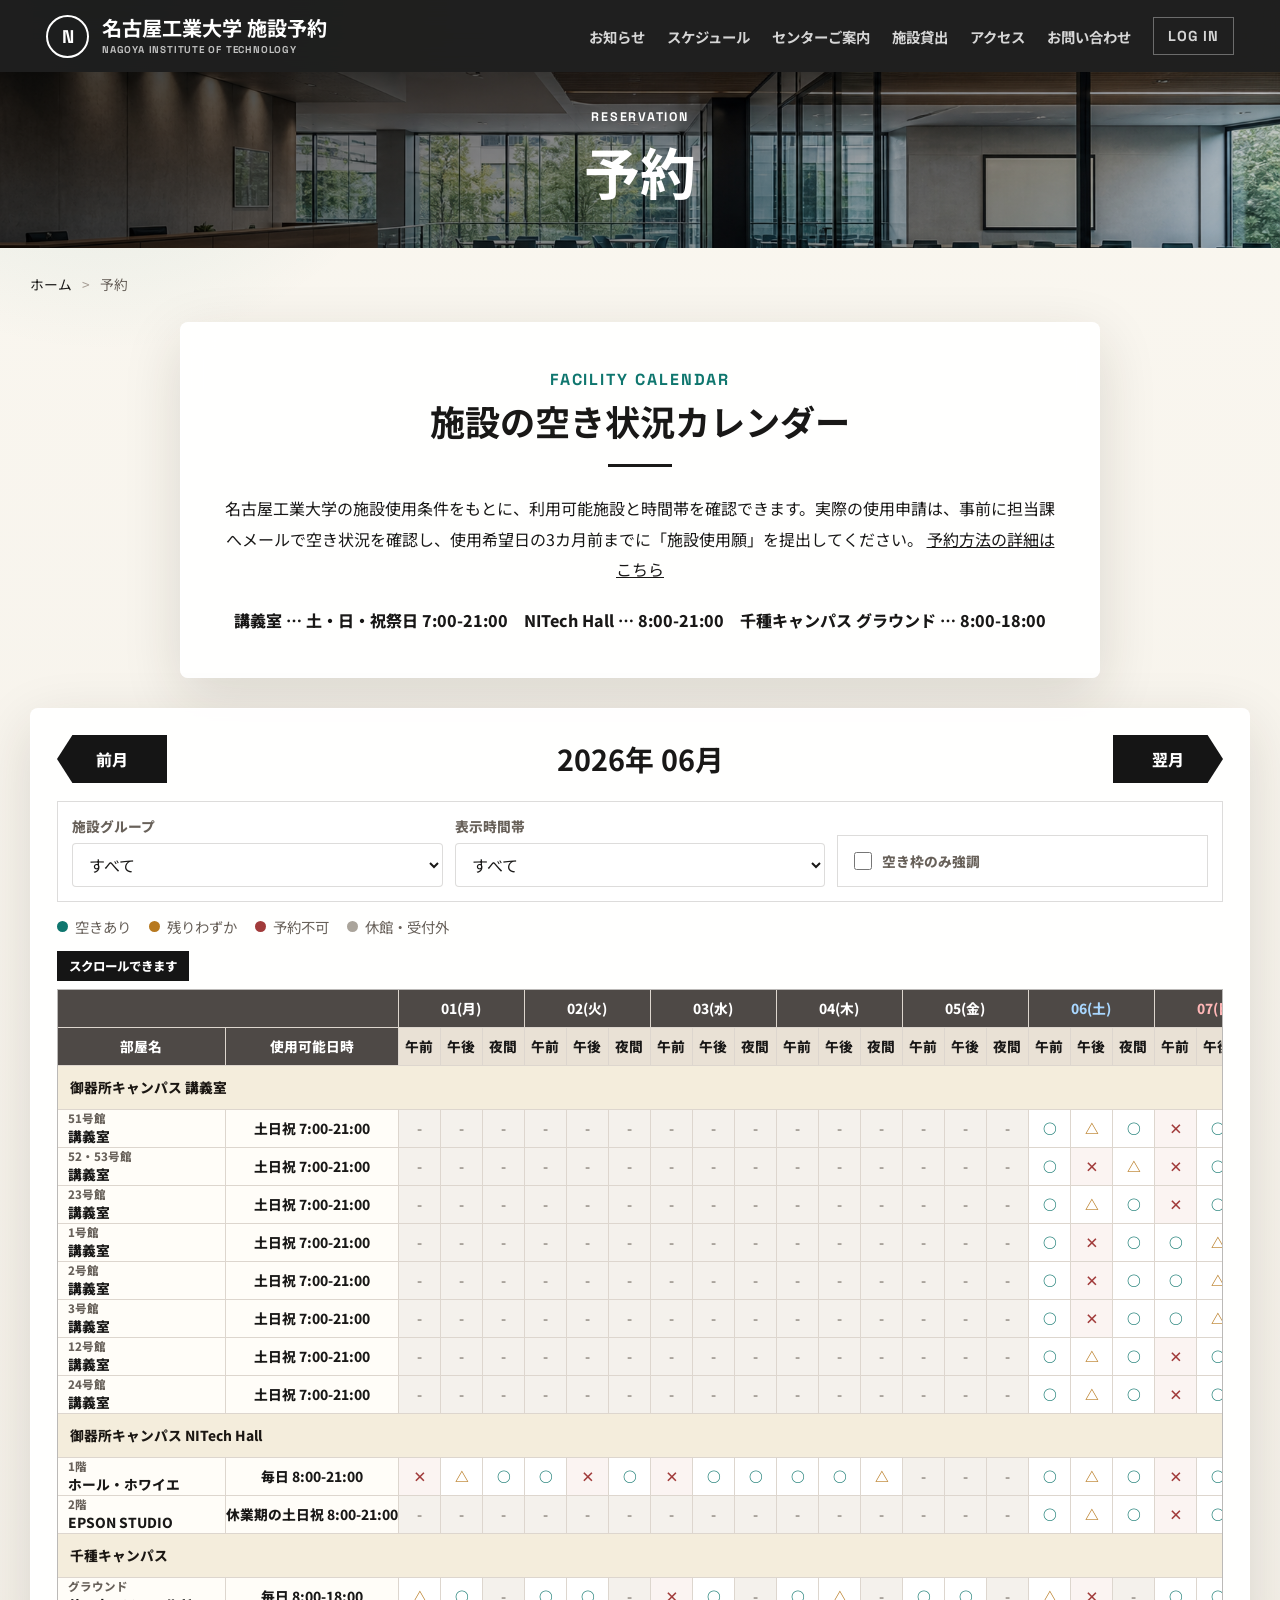
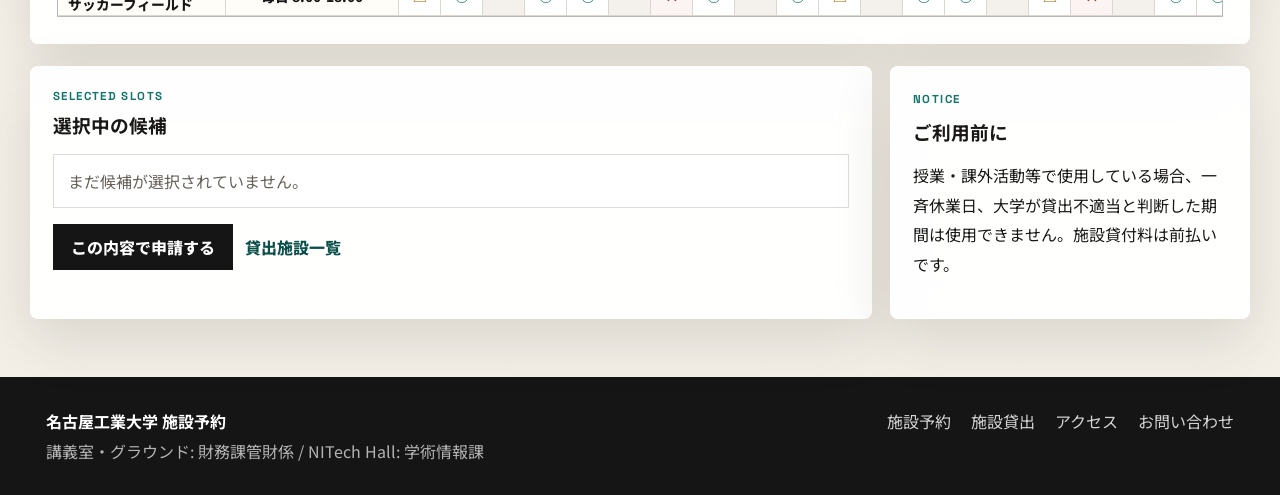
==== commit 4648aec9: "Add official facility documents and fee calculator" ====
--- a/index.html
+++ b/index.html
@@ -1,4 +1,4 @@
-<!DOCTYPE html>
+﻿<!DOCTYPE html>
 <html lang="ja">
   <head>
     <meta charset="UTF-8" />
@@ -10,7 +10,7 @@
       href="https://fonts.googleapis.com/css2?family=Noto+Sans+JP:wght@400;500;700;800&family=Space+Grotesk:wght@500;700&display=swap"
       rel="stylesheet"
     />
-    <link rel="stylesheet" href="styles.css?v=20260610-3" />
+    <link rel="stylesheet" href="styles.css?v=20260610-4" />
   </head>
   <body>
     <header class="site-header">
@@ -133,6 +133,6 @@
       </nav>
     </footer>
 
-    <script src="app.js?v=20260610-3"></script>
+    <script src="app.js?v=20260610-4"></script>
   </body>
 </html>
--- a/styles.css
+++ b/styles.css
@@ -754,6 +754,69 @@
   grid-template-columns: repeat(2, minmax(0, 1fr));
 }
 
+.doc-list {
+  display: grid;
+  grid-template-columns: repeat(2, minmax(0, 1fr));
+  gap: 12px;
+  margin: 16px 0 22px;
+}
+
+.doc-list.compact {
+  grid-template-columns: repeat(3, minmax(0, 1fr));
+}
+
+.doc-list a {
+  display: flex;
+  align-items: center;
+  justify-content: space-between;
+  gap: 12px;
+  min-height: 56px;
+  padding: 13px 14px;
+  border: 1px solid var(--line);
+  color: var(--ink);
+  background: rgba(255, 255, 255, 0.74);
+  text-decoration: none;
+}
+
+.doc-list span {
+  flex: 0 0 auto;
+  min-width: 58px;
+  padding: 5px 9px;
+  color: #fff;
+  background: var(--black);
+  text-align: center;
+  font: 800 0.72rem "Space Grotesk", sans-serif;
+  letter-spacing: 0.06em;
+}
+
+.calculator-result {
+  margin-top: 16px;
+  padding: 18px;
+  border: 1px solid var(--line-dark);
+  background: #fffdf8;
+}
+
+.calculator-result strong {
+  display: block;
+  font-size: 1.35rem;
+}
+
+.calculator-result dl {
+  display: grid;
+  grid-template-columns: 1fr auto;
+  gap: 8px 16px;
+  margin: 12px 0 0;
+}
+
+.calculator-result dt,
+.calculator-result dd {
+  margin: 0;
+}
+
+.calculator-result dt {
+  color: var(--muted);
+}
+
 .login-panel {
   max-width: 520px;
   margin: 0 auto;
@@ -849,6 +912,8 @@
   .calendar-controls,
   .table-tools,
   .form-grid.two,
+  .doc-list,
+  .doc-list.compact,
   .site-footer {
     grid-template-columns: 1fr;
     flex-direction: column;
